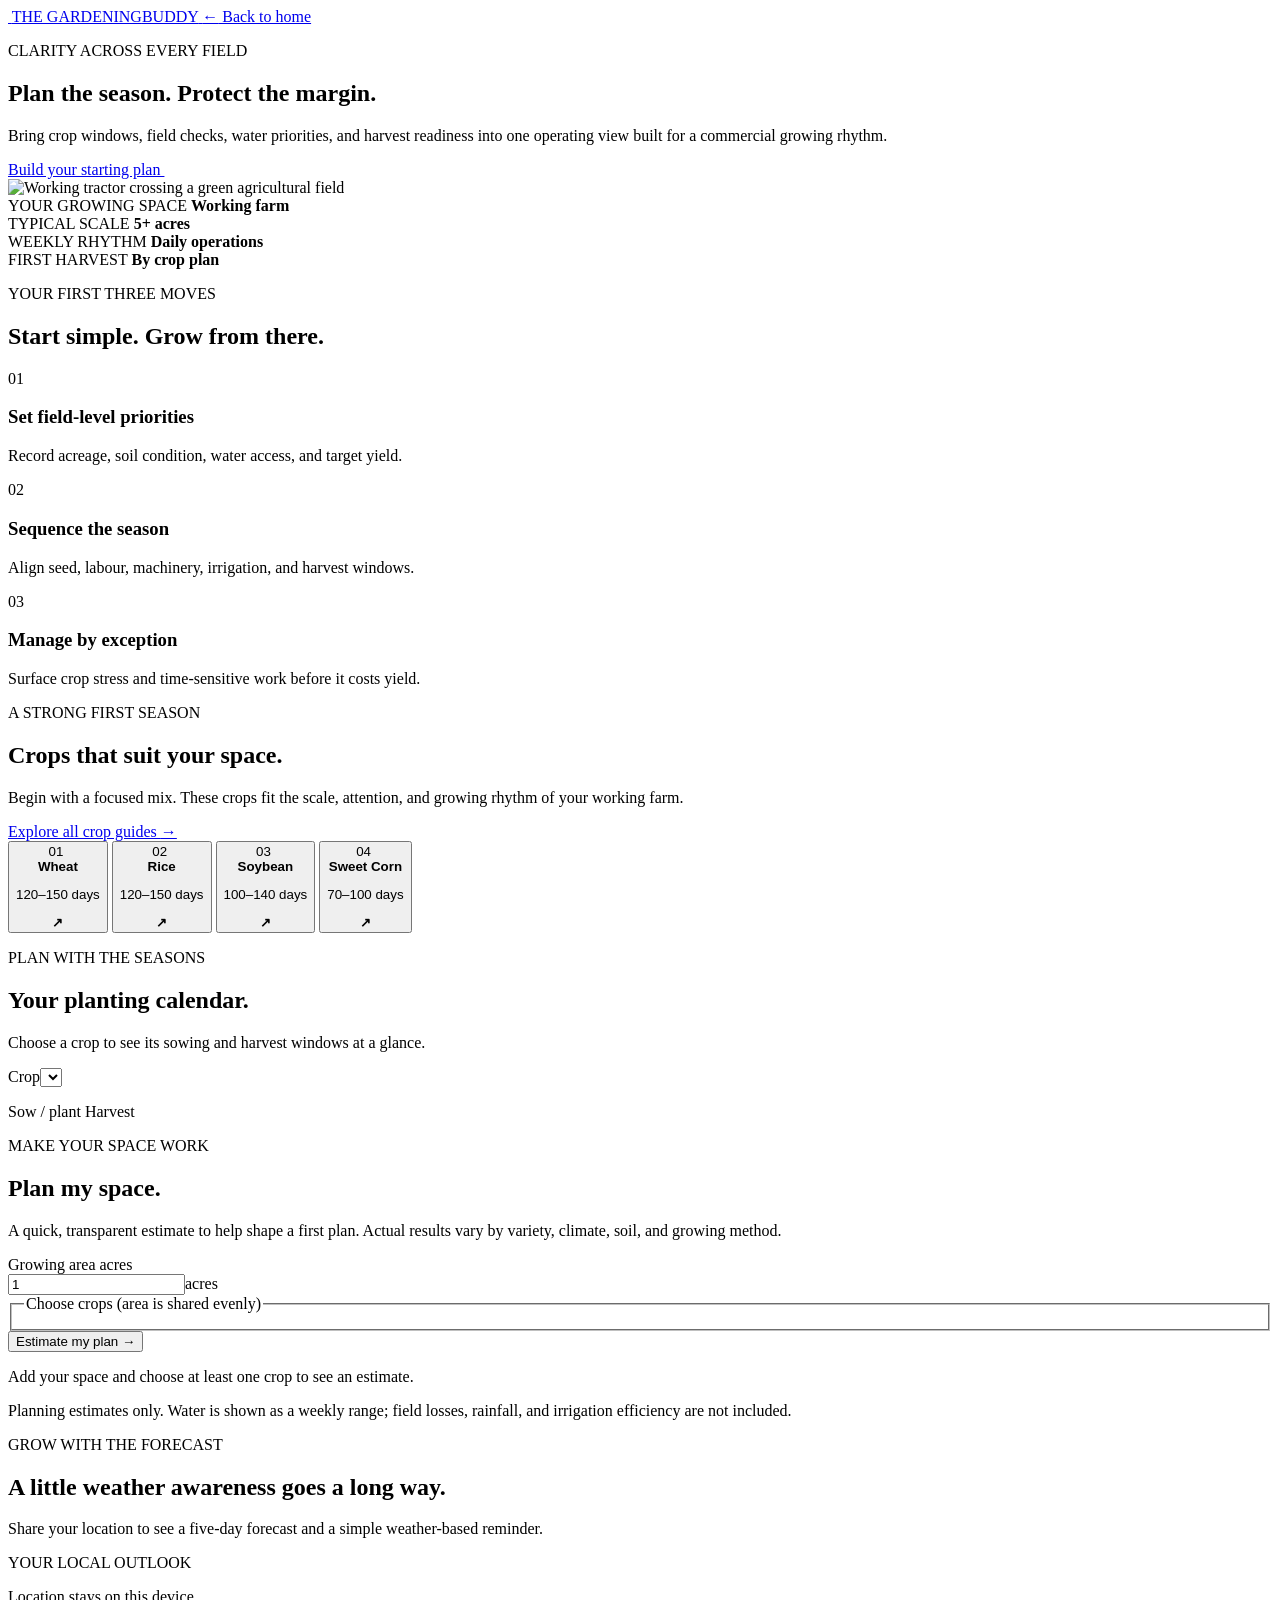
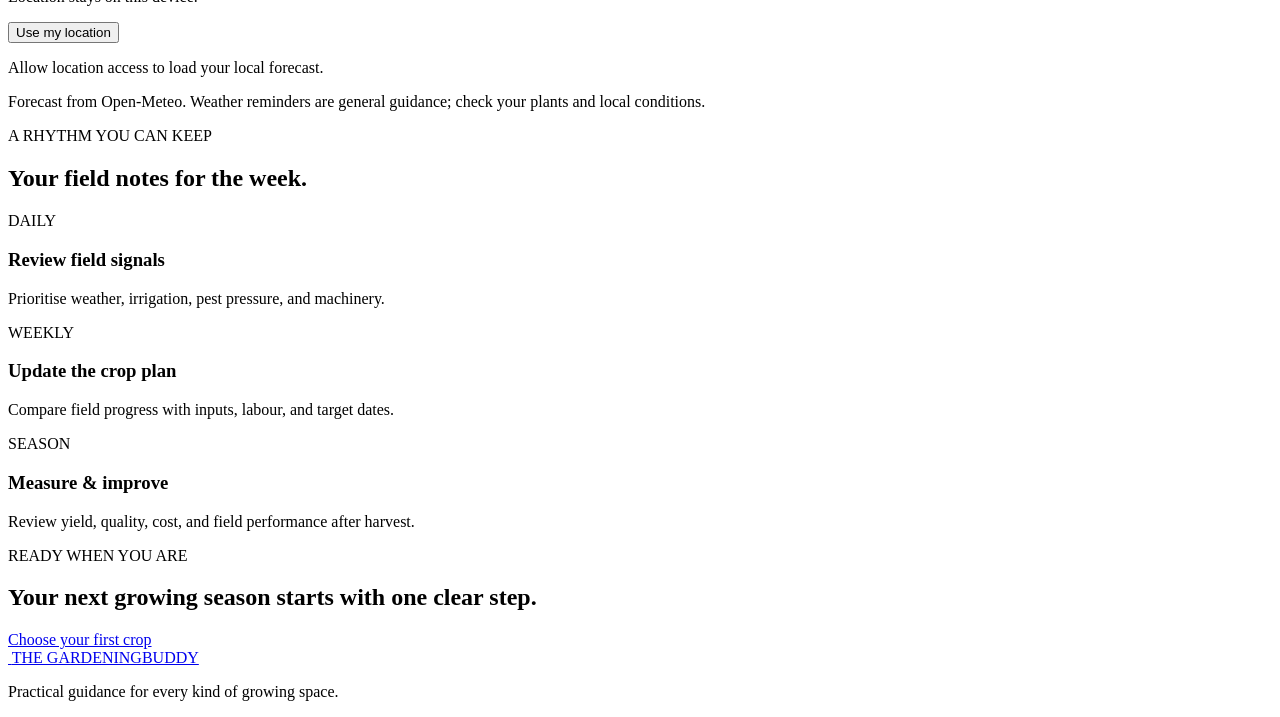
==== working-farm.html @ 79d4f7f6 "Add files via upload" ====
<!doctype html>
<html lang="en">
  <head>
    <meta charset="UTF-8" />
    <meta name="viewport" content="width=device-width, initial-scale=1.0" />
    <title>Working farm · The Gardening Buddy</title>
    <meta name="description" content="Bring crop windows, field checks, water priorities, and harvest readiness into one operating view built for a commercial growing rhythm." />
    <link rel="icon" type="image/svg+xml" href="assets/icons/favicon.svg" />
    <link rel="preconnect" href="https://fonts.googleapis.com" />
    <link rel="preconnect" href="https://fonts.gstatic.com" crossorigin />
    <link
      href="https://fonts.googleapis.com/css2?family=Inter:wght@400;500;600;700&family=Lora:wght@400;500&display=swap"
      rel="stylesheet"
    />
    <link rel="stylesheet" href="css/base.css" />
    <link rel="stylesheet" href="css/crop-panel.css" />
    <link rel="stylesheet" href="css/farm.css" />
  </head>
  <body>
    <div id="top" class="site-shell farm-page" data-farm-profile="working-farm">
      <header class="nav farm-nav">
        <a class="brand" href="index.html" aria-label="The Gardening Buddy home">
        <span class="brand-mark"><img src="assets/icons/logo.svg" alt="" /></span>
        <span class="wordmark"><span>THE GARDENING</span><span>BUDDY</span></span>
      </a>
        <a class="back-home" href="index.html"><span aria-hidden="true">←</span> Back to home</a>
      </header>

      <main>
        <section class="farm-hero">
          <div class="farm-hero-copy">
            <p class="eyebrow">CLARITY ACROSS EVERY FIELD</p>
            <h1>Plan the season. Protect the margin.</h1>
            <p class="intro">Bring crop windows, field checks, water priorities, and harvest readiness into one operating view built for a commercial growing rhythm.</p>
            <a class="farm-primary-link" href="#first-steps">
              Build your starting plan
              <img src="assets/icons/arrow-up-right-white.svg" alt="" />
            </a>
          </div>
          <div class="farm-hero-image">
            <img src="https://images.unsplash.com/photo-1615811361523-6bd03d7748e7?auto=format&amp;fit=crop&amp;w=1400&amp;q=88" alt="Working tractor crossing a green agricultural field" />
            <div class="farm-type-stamp">
              <span>YOUR GROWING SPACE</span>
              <strong>Working farm</strong>
            </div>
          </div>
        </section>

        <section class="farm-stats" aria-label="Working farm overview">
          <div>
            <span>TYPICAL SCALE</span>
            <strong>5+ acres</strong>
          </div>
          <div>
            <span>WEEKLY RHYTHM</span>
            <strong>Daily operations</strong>
          </div>
          <div>
            <span>FIRST HARVEST</span>
            <strong>By crop plan</strong>
          </div>
        </section>

        <section class="farm-section farm-first-steps" id="first-steps">
          <div class="farm-section-heading">
            <p class="eyebrow">YOUR FIRST THREE MOVES</p>
            <h2>Start simple. Grow from there.</h2>
          </div>
          <div class="farm-step-grid">
            <article>
              <span>01</span>
              <h3>Set field-level priorities</h3>
              <p>Record acreage, soil condition, water access, and target yield.</p>
            </article>
            <article>
              <span>02</span>
              <h3>Sequence the season</h3>
              <p>Align seed, labour, machinery, irrigation, and harvest windows.</p>
            </article>
            <article>
              <span>03</span>
              <h3>Manage by exception</h3>
              <p>Surface crop stress and time-sensitive work before it costs yield.</p>
            </article>
          </div>
        </section>

        <section class="farm-section farm-crop-picks">
          <div class="farm-crops-copy">
            <p class="eyebrow gold-text">A STRONG FIRST SEASON</p>
            <h2>Crops that suit your space.</h2>
            <p>
              Begin with a focused mix. These crops fit the scale, attention, and growing rhythm of
              your working farm.
            </p>
            <a class="farm-text-link" href="crops.html">
              Explore all crop guides <span aria-hidden="true">→</span>
            </a>
          </div>
          <div class="farm-crop-list">
            <button type="button" data-crop="Wheat">
              <span>01</span>
              <img src="https://images.unsplash.com/photo-1590933582783-be57939a1e7e?auto=format&amp;fit=crop&amp;w=900&amp;q=85" alt="" />
              <div>
                <strong>Wheat</strong>
                <p>120–150 days</p>
              </div>
              <b aria-hidden="true">↗</b>
            </button>
            <button type="button" data-crop="Rice">
              <span>02</span>
              <img src="https://images.unsplash.com/photo-1728895604559-a4e16081504e?auto=format&amp;fit=crop&amp;w=900&amp;q=85" alt="" />
              <div>
                <strong>Rice</strong>
                <p>120–150 days</p>
              </div>
              <b aria-hidden="true">↗</b>
            </button>
            <button type="button" data-crop="Soybean">
              <span>03</span>
              <img src="https://images.unsplash.com/photo-1635562985686-4f8bb9c0d3bf?auto=format&amp;fit=crop&amp;w=900&amp;q=85" alt="" />
              <div>
                <strong>Soybean</strong>
                <p>100–140 days</p>
              </div>
              <b aria-hidden="true">↗</b>
            </button>
            <button type="button" data-crop="Sweet Corn">
              <span>04</span>
              <img src="https://images.unsplash.com/photo-1649251037566-6881b4956615?auto=format&amp;fit=crop&amp;w=900&amp;q=85" alt="" />
              <div>
                <strong>Sweet Corn</strong>
                <p>70–100 days</p>
              </div>
              <b aria-hidden="true">↗</b>
            </button>
          </div>
        </section>

        <section class="farm-section grow-tools" aria-labelledby="calendar-title">
          <div class="farm-section-heading"><p class="eyebrow">PLAN WITH THE SEASONS</p><h2 id="calendar-title">Your planting calendar.</h2><p class="tools-intro">Choose a crop to see its sowing and harvest windows at a glance.</p></div>
          <div class="tool-card calendar-card" data-calendar><div class="calendar-controls"><label for="calendar-crop">Crop</label><select id="calendar-crop" data-calendar-crop></select><p class="calendar-status" data-calendar-status aria-live="polite"></p></div><div class="month-grid" data-month-grid aria-label="12 month planting calendar"></div><div class="calendar-legend"><span><i class="legend-sow"></i> Sow / plant</span><span><i class="legend-harvest"></i> Harvest</span></div></div>
        </section>
        <section class="farm-section calculator-section" aria-labelledby="calculator-title">
          <div class="farm-section-heading"><p class="eyebrow">MAKE YOUR SPACE WORK</p><h2 id="calculator-title">Plan my space.</h2><p class="tools-intro">A quick, transparent estimate to help shape a first plan. Actual results vary by variety, climate, soil, and growing method.</p></div>
          <div class="tool-card calculator-card"><form data-space-form><label class="field-label" for="space-size">Growing area <span data-area-unit>acres</span></label><div class="area-entry"><input id="space-size" name="area" type="number" min="0.01" step="any" value="1" required><span data-area-unit>acres</span></div><fieldset><legend>Choose crops (area is shared evenly)</legend><div class="crop-checkboxes" data-crop-choices></div></fieldset><button class="tool-button" type="submit">Estimate my plan <span aria-hidden="true">→</span></button></form><div class="calculator-results" data-calculator-results aria-live="polite"><p class="result-empty">Add your space and choose at least one crop to see an estimate.</p></div><p class="estimate-note">Planning estimates only. Water is shown as a weekly range; field losses, rainfall, and irrigation efficiency are not included.</p></div>
        </section>
        <section class="farm-section weather-section" aria-labelledby="weather-title">
          <div class="farm-section-heading"><p class="eyebrow">GROW WITH THE FORECAST</p><h2 id="weather-title">A little weather awareness goes a long way.</h2><p class="tools-intro">Share your location to see a five-day forecast and a simple weather-based reminder.</p></div>
          <div class="tool-card weather-card" data-weather><div class="weather-top"><div><span class="weather-label">YOUR LOCAL OUTLOOK</span><p data-weather-place>Location stays on this device.</p></div><button class="tool-button weather-button" type="button" data-weather-load>Use my location</button></div><p class="weather-message" data-weather-message aria-live="polite">Allow location access to load your local forecast.</p><div class="forecast-grid" data-forecast-grid></div><p class="weather-source">Forecast from Open-Meteo. Weather reminders are general guidance; check your plants and local conditions.</p></div>
        </section>
        <section class="farm-section farm-rhythm">
          <div class="farm-section-heading">
            <p class="eyebrow">A RHYTHM YOU CAN KEEP</p>
            <h2>Your field notes for the week.</h2>
          </div>
          <div class="rhythm-list">
            <article>
              <span>DAILY</span>
              <h3>Review field signals</h3>
              <p>Prioritise weather, irrigation, pest pressure, and machinery.</p>
              <i aria-hidden="true"></i>
            </article>
            <article>
              <span>WEEKLY</span>
              <h3>Update the crop plan</h3>
              <p>Compare field progress with inputs, labour, and target dates.</p>
              <i aria-hidden="true"></i>
            </article>
            <article>
              <span>SEASON</span>
              <h3>Measure &amp; improve</h3>
              <p>Review yield, quality, cost, and field performance after harvest.</p>
              <i aria-hidden="true"></i>
            </article>
          </div>
        </section>

        <section class="farm-closing">
          <p class="eyebrow gold-text">READY WHEN YOU ARE</p>
          <h2>Your next growing season starts with one clear step.</h2>
          <a href="crops.html">Choose your first crop</a>
        </section>
      </main>

      <footer class="farm-footer">
        <a class="brand" href="index.html" aria-label="The Gardening Buddy home">
        <span class="brand-mark"><img src="assets/icons/logo.svg" alt="" /></span>
        <span class="wordmark"><span>THE GARDENING</span><span>BUDDY</span></span>
      </a>
        <p>Practical guidance for every kind of growing space.</p>
      </footer>
    </div>
    <script src="js/common.js"></script>
    <script src="js/crop-data.js"></script>
    <script src="js/crop-panel.js"></script>
    <script src="js/farm.js"></script>
  </body>
</html>
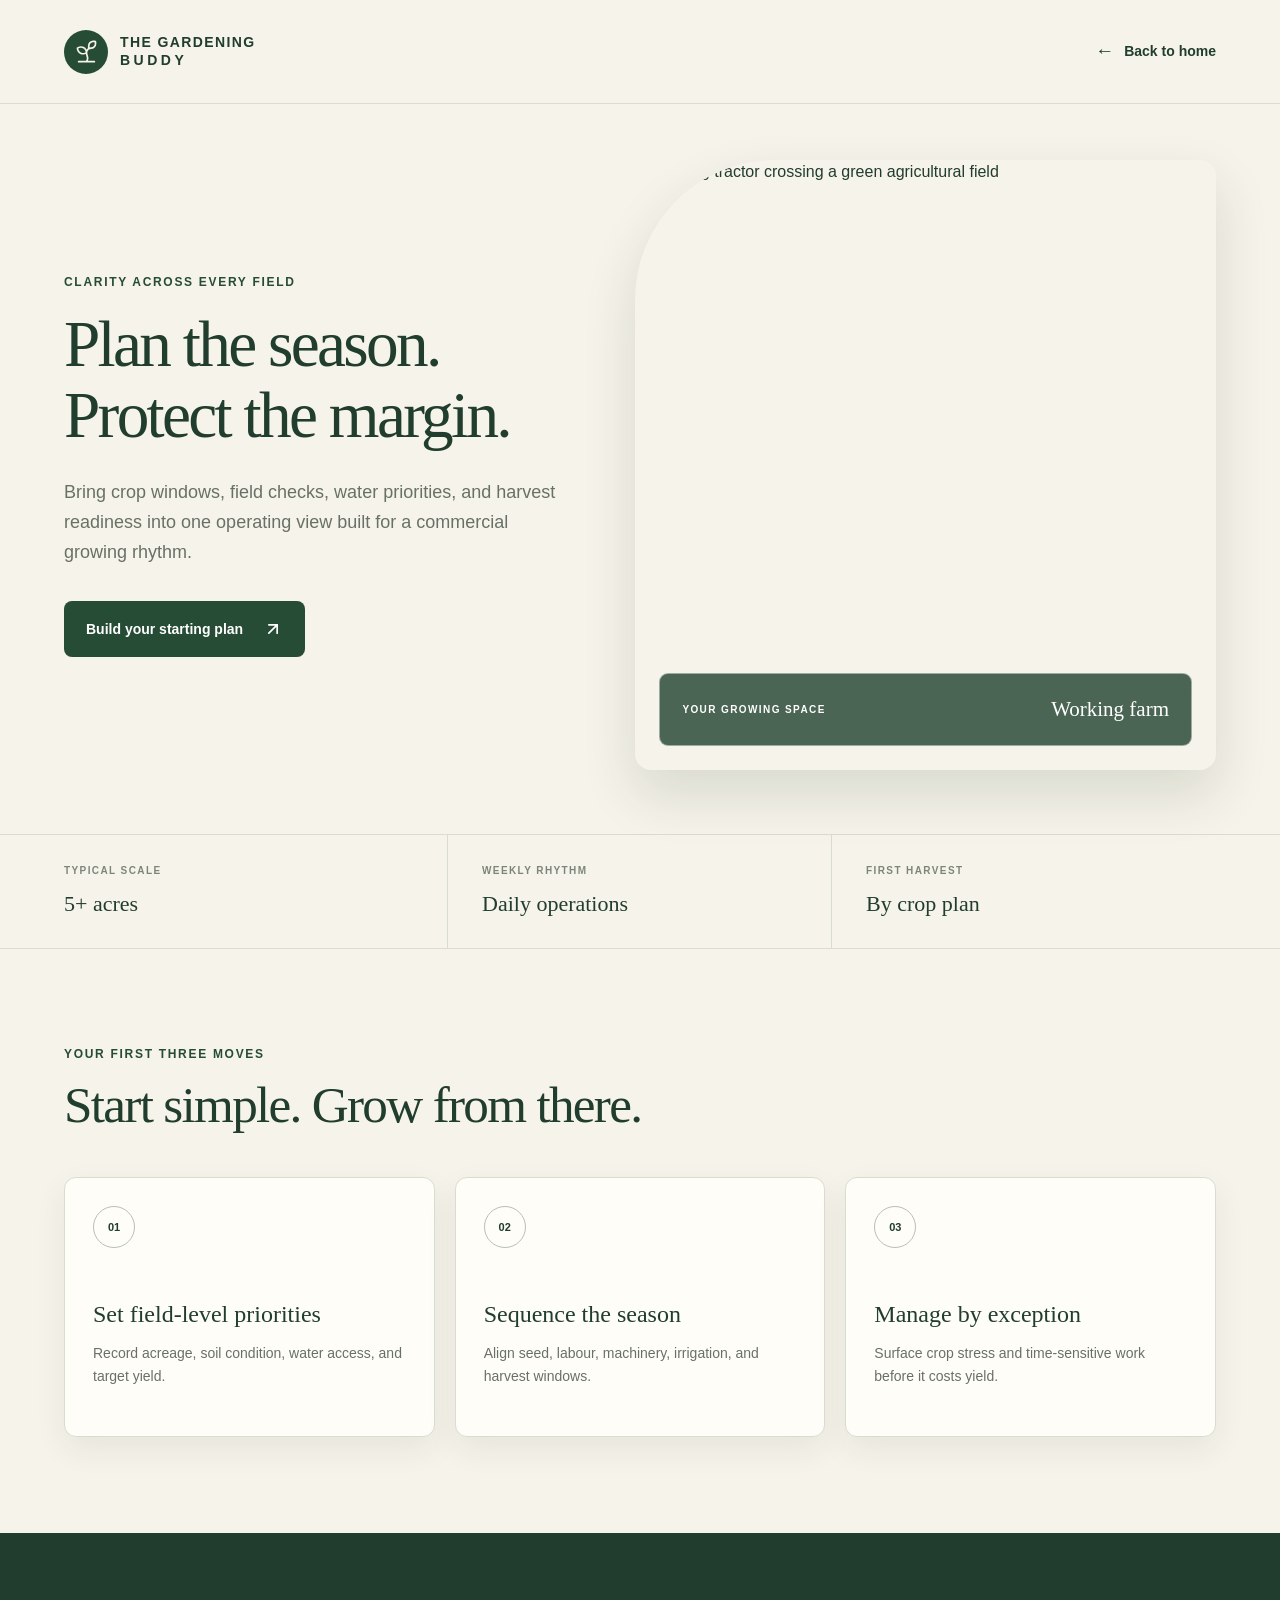
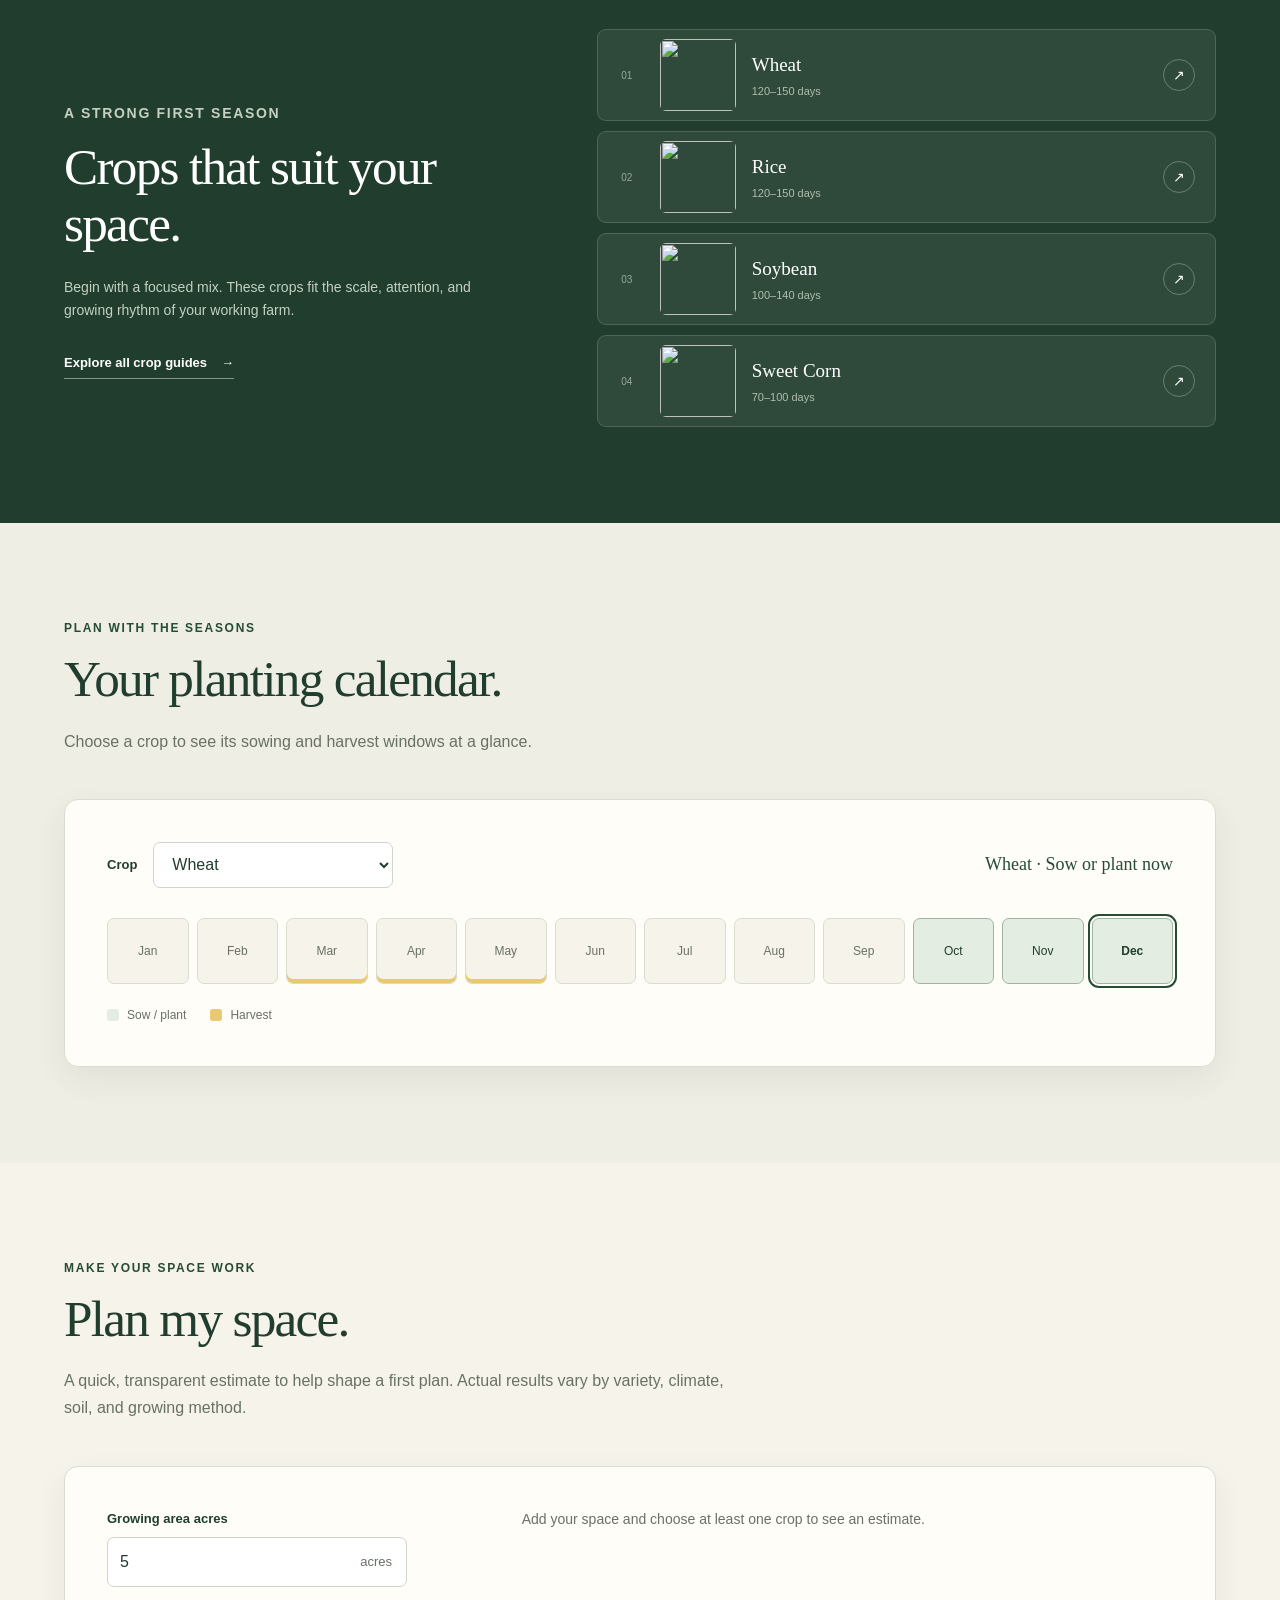
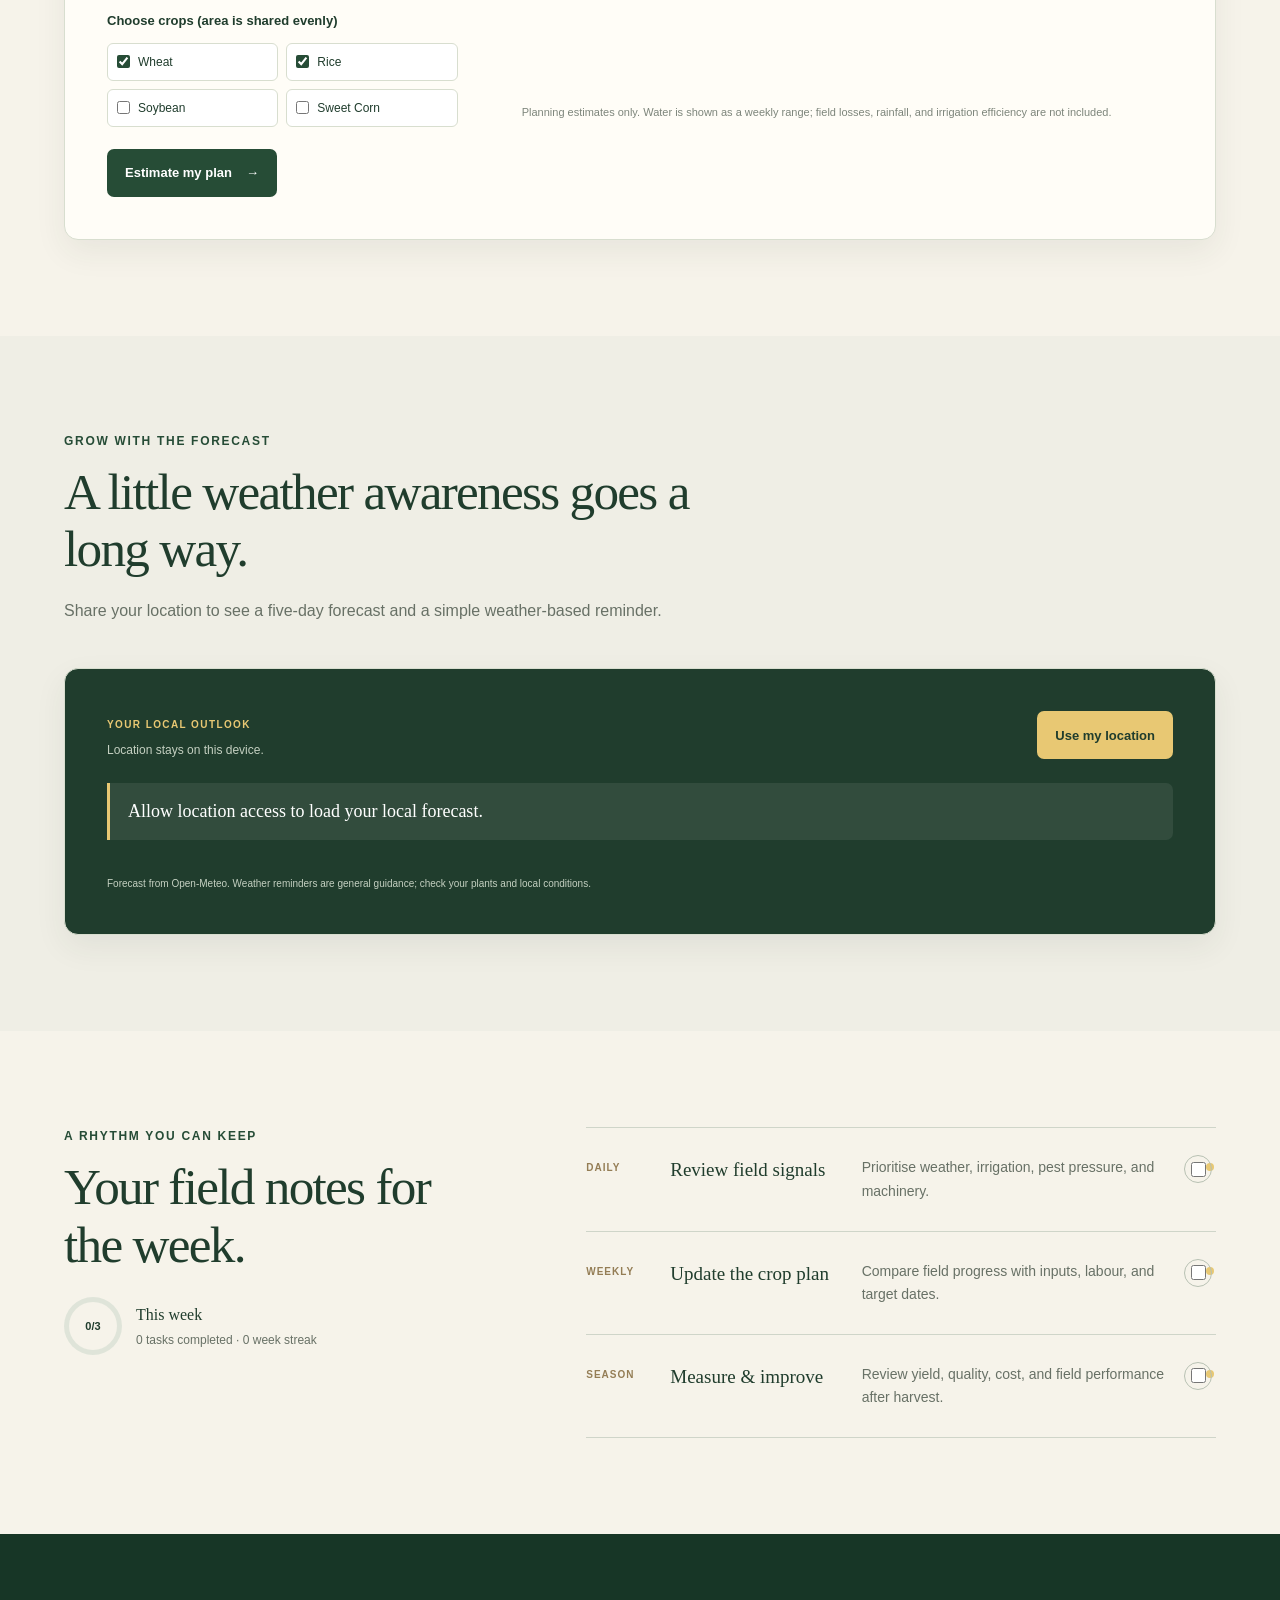
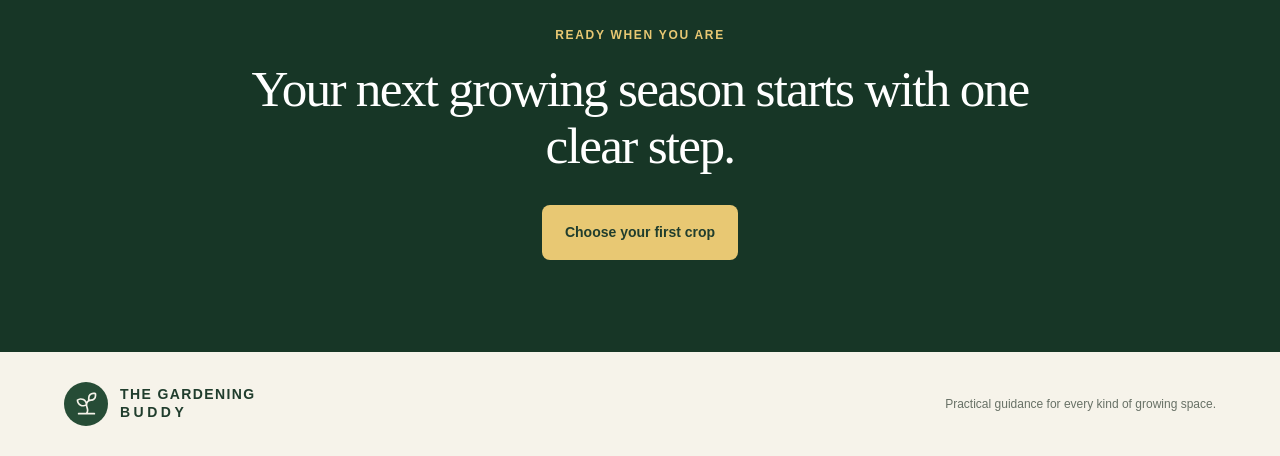
==== commit 13b7d9d6: "Add files via upload" ====
--- a/working-farm.html
+++ b/working-farm.html
@@ -143,7 +143,7 @@
         </section>
         <section class="farm-section calculator-section" aria-labelledby="calculator-title">
           <div class="farm-section-heading"><p class="eyebrow">MAKE YOUR SPACE WORK</p><h2 id="calculator-title">Plan my space.</h2><p class="tools-intro">A quick, transparent estimate to help shape a first plan. Actual results vary by variety, climate, soil, and growing method.</p></div>
-          <div class="tool-card calculator-card"><form data-space-form><label class="field-label" for="space-size">Growing area <span data-area-unit>acres</span></label><div class="area-entry"><input id="space-size" name="area" type="number" min="0.01" step="any" value="1" required><span data-area-unit>acres</span></div><fieldset><legend>Choose crops (area is shared evenly)</legend><div class="crop-checkboxes" data-crop-choices></div></fieldset><button class="tool-button" type="submit">Estimate my plan <span aria-hidden="true">→</span></button></form><div class="calculator-results" data-calculator-results aria-live="polite"><p class="result-empty">Add your space and choose at least one crop to see an estimate.</p></div><p class="estimate-note">Planning estimates only. Water is shown as a weekly range; field losses, rainfall, and irrigation efficiency are not included.</p></div>
+          <div class="tool-card calculator-card"><form data-space-form><label class="field-label" for="space-size">Growing area <span data-area-unit>acres</span></label><div class="area-entry"><input id="space-size" name="area" type="number" min="0.01" step="any" value="5" required><span data-area-unit>acres</span></div><fieldset><legend>Choose crops (area is shared evenly)</legend><div class="crop-checkboxes" data-crop-choices></div></fieldset><button class="tool-button" type="submit">Estimate my plan <span aria-hidden="true">→</span></button></form><div class="calculator-results" data-calculator-results aria-live="polite"><p class="result-empty">Add your space and choose at least one crop to see an estimate.</p></div><p class="estimate-note">Planning estimates only. Water is shown as a weekly range; field losses, rainfall, and irrigation efficiency are not included.</p></div>
         </section>
         <section class="farm-section weather-section" aria-labelledby="weather-title">
           <div class="farm-section-heading"><p class="eyebrow">GROW WITH THE FORECAST</p><h2 id="weather-title">A little weather awareness goes a long way.</h2><p class="tools-intro">Share your location to see a five-day forecast and a simple weather-based reminder.</p></div>
--- a/css/base.css
+++ b/css/base.css
@@ -0,0 +1,257 @@
+/* ==========================================================================
+   The Gardening Buddy - shared base styles
+   Used by every page: reset, page defaults, header/brand, shared typography.
+   Fonts (Inter + Lora) are loaded from Google Fonts in each page's <head>.
+   ========================================================================== */
+
+:root {
+  --font-sans: "Inter", Arial, sans-serif;
+  --font-serif: "Lora", Georgia, serif;
+}
+
+/* ---- Reset (equivalent to the Tailwind preflight the design was built on) ---- */
+*,
+::before,
+::after {
+  box-sizing: border-box;
+  margin: 0;
+  padding: 0;
+  border: 0 solid;
+}
+
+html {
+  line-height: 1.5;
+  -webkit-text-size-adjust: 100%;
+  tab-size: 4;
+  -webkit-tap-highlight-color: transparent;
+}
+
+h1,
+h2,
+h3,
+h4,
+h5,
+h6 {
+  font-size: inherit;
+  font-weight: inherit;
+}
+
+a {
+  color: inherit;
+  text-decoration: inherit;
+}
+
+b,
+strong {
+  font-weight: bolder;
+}
+
+img,
+svg,
+video,
+canvas,
+audio,
+iframe,
+embed,
+object {
+  display: block;
+  vertical-align: middle;
+}
+
+img,
+video {
+  max-width: 100%;
+  height: auto;
+}
+
+button,
+input,
+select,
+optgroup,
+textarea {
+  font: inherit;
+  font-feature-settings: inherit;
+  font-variation-settings: inherit;
+  letter-spacing: inherit;
+  color: inherit;
+  border-radius: 0;
+  background-color: transparent;
+  opacity: 1;
+}
+
+ol,
+ul,
+menu {
+  list-style: none;
+}
+
+::placeholder {
+  opacity: 1;
+}
+
+[hidden]:where(:not([hidden="until-found"])) {
+  display: none !important;
+}
+
+/* ---- Page defaults ---- */
+:root {
+  color: #203d2d;
+  background: #f6f3ea;
+  font-family: var(--font-sans);
+  font-weight: 400;
+  font-synthesis: none;
+  scroll-behavior: smooth;
+}
+
+body {
+  margin: 0;
+  min-width: 320px;
+  background: #f6f3ea;
+}
+
+button {
+  cursor: pointer;
+}
+
+button,
+a {
+  -webkit-tap-highlight-color: transparent;
+}
+
+a {
+  color: inherit;
+  text-decoration: none;
+}
+
+.site-shell {
+  min-height: 100dvh;
+  overflow: hidden;
+  background: #f6f3ea;
+}
+
+/* ---- Header + brand ---- */
+.nav {
+  height: 104px;
+  display: flex;
+  align-items: center;
+  justify-content: space-between;
+  padding-inline: clamp(24px, 5vw, 72px);
+  border-bottom: 1px solid #d8decf;
+}
+
+.brand {
+  display: inline-flex;
+  align-items: center;
+  gap: 12px;
+  flex: none;
+}
+
+.brand-mark {
+  width: 44px;
+  height: 44px;
+  display: grid;
+  place-items: center;
+  border-radius: 50%;
+  background: #264c36;
+}
+
+.wordmark {
+  display: flex;
+  flex-direction: column;
+  gap: 2px;
+  color: #203d2d;
+  font-family: var(--font-sans);
+  font-weight: 700;
+  font-size: 14px;
+  line-height: 1.1;
+}
+
+.wordmark span:first-child {
+  letter-spacing: 1.4px;
+}
+
+.wordmark span:last-child {
+  letter-spacing: 3.5px;
+}
+
+/* ---- Shared typography ---- */
+.eyebrow {
+  margin: 0;
+  color: #264c36;
+  font-family: var(--font-sans);
+  font-weight: 600;
+  font-size: 12px;
+  letter-spacing: 1.7px;
+}
+
+h1 {
+  margin: 0;
+  color: #203d2d;
+  font-family: var(--font-serif);
+  font-weight: 500;
+  font-size: clamp(48px, 4.72vw, 68px);
+  line-height: 1.1;
+  letter-spacing: -2.7px;
+}
+
+.intro {
+  margin: 0;
+  color: #687166;
+  font-family: var(--font-sans);
+  font-weight: 400;
+  font-size: 18px;
+  line-height: 1.65;
+}
+
+.gold-text {
+  color: #e8c873;
+}
+
+.back-home {
+  display: inline-flex;
+  align-items: center;
+  gap: 10px;
+  font-family: var(--font-sans);
+  font-weight: 600;
+  font-size: 14px;
+}
+
+.back-home span {
+  font-size: 19px;
+  transition: transform 180ms ease;
+}
+
+.back-home:hover span {
+  transform: translateX(-4px);
+}
+
+/* ---- Responsive ---- */
+@media (max-width: 800px) {
+  .nav {
+    height: 84px;
+  }
+}
+
+@media (max-width: 560px) {
+  .nav {
+    padding-inline: 20px;
+  }
+
+  .wordmark {
+    font-size: 11px;
+  }
+
+  .brand-mark {
+    width: 40px;
+    height: 40px;
+  }
+
+  h1 {
+    font-size: 46px;
+    letter-spacing: -2px;
+  }
+
+  .intro {
+    font-size: 16px;
+  }
+}
--- a/css/crop-panel.css
+++ b/css/crop-panel.css
@@ -0,0 +1,240 @@
+/* ==========================================================================
+   Crop growing-guide side panel
+   Shared by crops.html and the three farm pages (kitchen-garden, smallholding,
+   working-farm). The panel itself is built by js/crop-panel.js.
+   ========================================================================== */
+
+.crop-panel {
+  position: fixed;
+  z-index: 30;
+  top: 0;
+  right: 0;
+  width: min(560px, 44vw);
+  height: 100dvh;
+  overflow-y: auto;
+  color: #203d2d;
+  background: #fffdf7;
+  box-shadow: -24px 0 70px rgb(17 39 26 / 24%);
+  animation: reveal-panel 220ms cubic-bezier(0.2, 0.7, 0.2, 1) both;
+}
+
+@keyframes reveal-panel {
+  from {
+    opacity: 0.5;
+    transform: translateX(100%);
+  }
+  to {
+    opacity: 1;
+    transform: translateX(0);
+  }
+}
+
+.panel-image {
+  position: relative;
+  height: 310px;
+  overflow: hidden;
+  color: #fff;
+}
+
+.panel-image::after {
+  position: absolute;
+  inset: 0;
+  background: linear-gradient(to top, rgb(15 39 25 / 88%), transparent 62%);
+  content: "";
+}
+
+.panel-image > img {
+  width: 100%;
+  height: 100%;
+  display: block;
+  object-fit: cover;
+}
+
+.panel-image > div {
+  position: absolute;
+  z-index: 1;
+  right: 38px;
+  bottom: 28px;
+  left: 38px;
+}
+
+.panel-image span,
+.panel-kicker,
+.season-facts span {
+  font-family: var(--font-sans);
+  font-weight: 600;
+  font-size: 10px;
+  letter-spacing: 1.5px;
+}
+
+.panel-image h2 {
+  margin: 6px 0 2px;
+  font-family: var(--font-serif);
+  font-size: 48px;
+  font-weight: 500;
+  line-height: 1;
+}
+
+.panel-image p {
+  margin: 0;
+  color: rgb(255 255 255 / 76%);
+  font-size: 12px;
+  font-style: italic;
+}
+
+.panel-close {
+  position: absolute;
+  z-index: 2;
+  top: 20px;
+  right: 20px;
+  width: 42px;
+  height: 42px;
+  display: grid;
+  place-items: center;
+  border: 1px solid rgb(255 255 255 / 60%);
+  border-radius: 50%;
+  color: #fff;
+  background: rgb(18 48 31 / 48%);
+  font-size: 26px;
+  line-height: 1;
+  backdrop-filter: blur(8px);
+}
+
+.panel-content {
+  padding: 8px 38px 44px;
+}
+
+.panel-content > section {
+  padding: 28px 0;
+  border-bottom: 1px solid #dfe2d7;
+}
+
+.panel-content > section:last-child {
+  border-bottom: 0;
+}
+
+.panel-kicker {
+  margin: 0 0 16px;
+  color: #947d55;
+}
+
+.panel-intro {
+  margin: 0;
+  font-family: var(--font-serif);
+  font-weight: 400;
+  font-size: 19px;
+  line-height: 1.55;
+}
+
+.crop-facts {
+  display: grid;
+  gap: 17px;
+  margin: 22px 0 0;
+}
+
+.crop-facts div {
+  display: grid;
+  grid-template-columns: 124px 1fr;
+  gap: 18px;
+}
+
+.crop-facts dt {
+  color: #203d2d;
+  font-family: var(--font-sans);
+  font-weight: 600;
+  font-size: 12px;
+}
+
+.crop-facts dd {
+  margin: 0;
+  color: #687166;
+  font-size: 12px;
+  line-height: 1.55;
+}
+
+.season-facts {
+  display: grid;
+  grid-template-columns: 1fr 1fr;
+  gap: 10px;
+}
+
+.season-facts div {
+  min-height: 92px;
+  display: flex;
+  flex-direction: column;
+  justify-content: space-between;
+  padding: 15px;
+  border-radius: 8px;
+  background: #eff0e8;
+}
+
+.season-facts div:last-child {
+  grid-column: 1 / -1;
+  min-height: auto;
+  flex-direction: row;
+  align-items: center;
+}
+
+.season-facts span {
+  color: #7c837a;
+  letter-spacing: 1px;
+}
+
+.season-facts strong {
+  font-family: var(--font-serif);
+  font-size: 17px;
+  font-weight: 500;
+}
+
+/* ---- Responsive ---- */
+@media (max-width: 1100px) {
+  .crop-panel {
+    width: min(560px, 55vw);
+  }
+}
+
+@media (max-width: 800px) {
+  .crop-panel {
+    width: min(620px, 84vw);
+  }
+}
+
+@media (max-width: 560px) {
+  .crop-panel {
+    top: 8vh;
+    width: 100%;
+    height: 92dvh;
+    border-radius: 18px 18px 0 0;
+    animation-name: reveal-panel-mobile;
+  }
+
+  @keyframes reveal-panel-mobile {
+    from {
+      opacity: 0.5;
+      transform: translateY(100%);
+    }
+    to {
+      opacity: 1;
+      transform: translateY(0);
+    }
+  }
+
+  .panel-image {
+    height: 250px;
+  }
+
+  .panel-image > div,
+  .panel-content {
+    right: 24px;
+    left: 24px;
+  }
+
+  .panel-content {
+    padding: 8px 24px 36px;
+  }
+
+  .crop-facts div {
+    grid-template-columns: 1fr;
+    gap: 5px;
+  }
+}
--- a/css/farm.css
+++ b/css/farm.css
@@ -0,0 +1,577 @@
+/* ==========================================================================
+   Farm profile pages (kitchen-garden.html, smallholding.html, working-farm.html)
+   All three pages share this stylesheet because they use the same layout.
+   Loaded after css/base.css and css/crop-panel.css.
+   ========================================================================== */
+
+.farm-page {
+  overflow: visible;
+}
+
+.farm-nav {
+  background: #f6f3ea;
+}
+
+/* ---- Hero ---- */
+.farm-hero {
+  display: grid;
+  grid-template-columns: minmax(420px, 0.92fr) minmax(0, 1.08fr);
+  gap: clamp(40px, 6vw, 88px);
+  align-items: center;
+  padding: 56px clamp(24px, 5vw, 72px) 64px;
+}
+
+.farm-hero-copy {
+  max-width: 620px;
+}
+
+.farm-hero-copy h1 {
+  margin: 18px 0 26px;
+  font-size: clamp(48px, 5.1vw, 74px);
+}
+
+.farm-hero-copy .intro {
+  max-width: 570px;
+}
+
+.farm-primary-link {
+  width: fit-content;
+  height: 56px;
+  display: inline-flex;
+  align-items: center;
+  gap: 20px;
+  margin-top: 34px;
+  padding: 0 22px;
+  border-radius: 8px;
+  color: #fff;
+  background: #264c36;
+  font-family: var(--font-sans);
+  font-weight: 600;
+  font-size: 14px;
+  transition:
+    transform 180ms ease,
+    background 180ms ease;
+}
+
+.farm-primary-link:hover {
+  background: #183c2a;
+  transform: translateY(-2px);
+}
+
+.farm-hero-image {
+  position: relative;
+  height: 610px;
+  overflow: hidden;
+  border-radius: 140px 16px 16px;
+  box-shadow: 0 24px 54px rgb(35 61 43 / 14%);
+}
+
+.farm-hero-image > img {
+  width: 100%;
+  height: 100%;
+  object-fit: cover;
+}
+
+.farm-type-stamp {
+  position: absolute;
+  right: 24px;
+  bottom: 24px;
+  left: 24px;
+  display: flex;
+  align-items: center;
+  justify-content: space-between;
+  gap: 24px;
+  padding: 20px 22px;
+  border: 1px solid rgb(255 255 255 / 46%);
+  border-radius: 9px;
+  color: #fff;
+  background: rgb(26 61 40 / 78%);
+  backdrop-filter: blur(12px);
+}
+
+.farm-type-stamp span,
+.farm-stats span {
+  font-family: var(--font-sans);
+  font-weight: 600;
+  font-size: 10px;
+  letter-spacing: 1.4px;
+}
+
+.farm-type-stamp strong {
+  font-family: var(--font-serif);
+  font-size: 21px;
+  font-weight: 500;
+}
+
+/* ---- Stats strip ---- */
+.farm-stats {
+  display: grid;
+  grid-template-columns: repeat(3, 1fr);
+  padding: 0 clamp(24px, 5vw, 72px);
+  border-block: 1px solid #d8decf;
+}
+
+.farm-stats > div {
+  display: flex;
+  flex-direction: column;
+  gap: 9px;
+  padding: 28px 34px;
+  border-right: 1px solid #d8decf;
+}
+
+.farm-stats > div:first-child {
+  padding-left: 0;
+}
+
+.farm-stats > div:last-child {
+  border-right: 0;
+}
+
+.farm-stats span {
+  color: #7d857b;
+}
+
+.farm-stats strong {
+  font-family: var(--font-serif);
+  font-size: 22px;
+  font-weight: 500;
+}
+
+/* ---- Sections ---- */
+.farm-section {
+  padding: 96px clamp(24px, 5vw, 72px);
+}
+
+.farm-section-heading {
+  max-width: 680px;
+  margin-bottom: 44px;
+}
+
+.farm-section h2,
+.farm-closing h2 {
+  margin: 13px 0 0;
+  font-family: var(--font-serif);
+  font-size: clamp(38px, 4vw, 56px);
+  font-weight: 500;
+  line-height: 1.12;
+  letter-spacing: -1.7px;
+}
+
+.farm-step-grid {
+  display: grid;
+  grid-template-columns: repeat(3, 1fr);
+  gap: 20px;
+}
+
+.farm-step-grid article {
+  min-height: 260px;
+  padding: 28px;
+  border: 1px solid #d8decf;
+  border-radius: 12px;
+  background: #fffdf7;
+  box-shadow: 0 12px 32px rgb(42 58 47 / 7%);
+}
+
+.farm-step-grid article > span {
+  width: 42px;
+  height: 42px;
+  display: grid;
+  place-items: center;
+  border: 1px solid #b8c1b3;
+  border-radius: 50%;
+  font-family: var(--font-sans);
+  font-weight: 600;
+  font-size: 11px;
+}
+
+.farm-step-grid h3,
+.rhythm-list h3 {
+  margin: 48px 0 10px;
+  font-family: var(--font-serif);
+  font-size: 24px;
+  font-weight: 500;
+}
+
+.farm-step-grid p,
+.farm-crops-copy > p,
+.rhythm-list p {
+  margin: 0;
+  color: #687166;
+  font-size: 14px;
+  line-height: 1.65;
+}
+
+/* ---- Crop picks ---- */
+.farm-crop-picks {
+  display: grid;
+  grid-template-columns: 0.82fr 1.18fr;
+  gap: clamp(54px, 8vw, 120px);
+  color: #fff;
+  background: #203d2d;
+}
+
+.farm-crops-copy {
+  align-self: center;
+}
+
+.farm-crops-copy h2 {
+  max-width: 480px;
+}
+
+.farm-crops-copy > p {
+  max-width: 470px;
+  margin-top: 24px;
+  color: #c4d0c1;
+}
+
+.farm-text-link {
+  display: inline-flex;
+  align-items: center;
+  gap: 14px;
+  margin-top: 30px;
+  padding-bottom: 6px;
+  border-bottom: 1px solid rgb(255 255 255 / 45%);
+  font-family: var(--font-sans);
+  font-weight: 600;
+  font-size: 13px;
+}
+
+.farm-crop-list {
+  display: grid;
+  gap: 10px;
+}
+
+.farm-crop-list button {
+  display: grid;
+  grid-template-columns: 34px 76px 1fr 34px;
+  align-items: center;
+  width: 100%;
+  gap: 16px;
+  min-height: 92px;
+  padding: 8px 18px 8px 12px;
+  border: 1px solid rgb(255 255 255 / 15%);
+  border-radius: 9px;
+  color: inherit;
+  background: rgb(255 255 255 / 7%);
+  text-align: left;
+  transition:
+    background 180ms ease,
+    transform 180ms ease;
+}
+
+.farm-crop-list button:hover,
+.farm-crop-list button:focus-visible {
+  background: rgb(255 255 255 / 13%);
+  transform: translateX(5px);
+}
+
+.farm-crop-list button > span {
+  color: #99a999;
+  font-size: 10px;
+  text-align: center;
+}
+
+.farm-crop-list img {
+  width: 76px;
+  height: 72px;
+  border-radius: 6px;
+  object-fit: cover;
+}
+
+.farm-crop-list strong {
+  font-family: var(--font-serif);
+  font-size: 19px;
+  font-weight: 500;
+}
+
+.farm-crop-list p {
+  margin: 4px 0 0;
+  color: #afbdad;
+  font-size: 11px;
+}
+
+.farm-crop-list b {
+  width: 32px;
+  height: 32px;
+  display: grid;
+  place-items: center;
+  border: 1px solid rgb(255 255 255 / 28%);
+  border-radius: 50%;
+  font-size: 14px;
+  font-weight: 400;
+}
+
+/* ---- Weekly rhythm ---- */
+.farm-rhythm {
+  display: grid;
+  grid-template-columns: 0.8fr 1.2fr;
+  gap: clamp(52px, 8vw, 120px);
+}
+
+.rhythm-list {
+  border-top: 1px solid #cfd5c9;
+}
+
+.rhythm-list article {
+  position: relative;
+  display: grid;
+  grid-template-columns: 64px 0.7fr 1.3fr;
+  align-items: start;
+  gap: 20px;
+  padding: 28px 36px 28px 0;
+  border-bottom: 1px solid #cfd5c9;
+}
+
+.rhythm-list article > span {
+  padding-top: 4px;
+  color: #947d55;
+  font-family: var(--font-sans);
+  font-weight: 600;
+  font-size: 10px;
+  letter-spacing: 1px;
+}
+
+.rhythm-list h3 {
+  margin: 0;
+  font-size: 19px;
+}
+
+.rhythm-list i {
+  position: absolute;
+  top: 35px;
+  right: 2px;
+  width: 8px;
+  height: 8px;
+  border-radius: 50%;
+  background: #e8c873;
+}
+
+/* ---- Shared planning tools ---- */
+.tools-intro { max-width: 680px; margin-top: 20px; color: #687166; line-height: 1.7; }
+.grow-tools, .weather-section { background: #efeee5; }
+.tool-card { padding: clamp(22px, 4vw, 42px); border: 1px solid #d8decf; border-radius: 14px; background: #fffdf7; box-shadow: 0 12px 32px rgb(42 58 47 / 7%); }
+.calendar-controls { display: grid; grid-template-columns: auto minmax(160px, 240px) 1fr; align-items: center; gap: 16px; margin-bottom: 30px; }
+.calendar-controls label, .field-label, .calculator-card legend { font-size: 13px; font-weight: 600; }
+.calendar-controls select { min-height: 46px; padding: 0 38px 0 14px; border: 1px solid #cfd5c9; border-radius: 7px; background: #fff; }
+.calendar-status { justify-self: end; color: #264c36; font-family: var(--font-serif); font-size: 18px; }
+.month-grid { display: grid; grid-template-columns: repeat(12, minmax(0, 1fr)); gap: 8px; }
+.month-cell { min-height: 66px; border: 1px solid #d8decf; border-radius: 7px; color: #687166; background: #f6f3ea; font-size: 12px; }
+.month-cell.is-sow { border-color: #9db4a0; color: #203d2d; background: #e3ede2; }
+.month-cell.is-harvest { box-shadow: inset 0 -4px #e8c873; }
+.month-cell.is-current { outline: 2px solid #264c36; outline-offset: 2px; font-weight: 700; }
+.calendar-legend { display: flex; gap: 24px; margin-top: 22px; color: #687166; font-size: 12px; }
+.calendar-legend span { display: inline-flex; align-items: center; gap: 8px; }
+.calendar-legend i { width: 12px; height: 12px; border-radius: 3px; background: #e3ede2; }
+.calendar-legend .legend-harvest { background: #e8c873; }
+.calculator-card { display: grid; grid-template-columns: minmax(240px, .7fr) 1.3fr; column-gap: clamp(28px, 5vw, 70px); row-gap: 20px; }
+.calculator-card form { grid-row: span 2; }
+.field-label { display: block; margin-bottom: 9px; }
+.area-entry { display: flex; align-items: center; max-width: 300px; border: 1px solid #cfd5c9; border-radius: 7px; background: #fff; }
+.area-entry input { width: 100%; min-width: 0; padding: 12px; outline-color: #264c36; }
+.area-entry span { padding-right: 14px; color: #687166; font-size: 13px; }
+.calculator-card fieldset { margin-top: 24px; }
+.calculator-card legend { margin-bottom: 12px; }
+.crop-checkboxes { display: grid; grid-template-columns: repeat(2, minmax(0, 1fr)); gap: 8px; }
+.crop-choice { display: flex; align-items: center; gap: 8px; padding: 9px; border: 1px solid #d8decf; border-radius: 6px; background: #fff; font-size: 12px; cursor: pointer; }
+.crop-choice input { accent-color: #264c36; }
+.tool-button { display: inline-flex; align-items: center; justify-content: center; gap: 14px; min-height: 48px; margin-top: 22px; padding: 0 18px; border-radius: 7px; color: #fff; background: #264c36; font-size: 13px; font-weight: 600; transition: background 180ms ease; }
+.tool-button:hover { background: #183c2a; }
+.tool-button:disabled { opacity: .65; cursor: wait; }
+.calculator-results { min-height: 100px; }
+.result-empty { color: #687166; font-size: 14px; }
+.fit-verdict { display: inline-flex; padding: 8px 12px; border-radius: 99px; color: #264c36; background: #e3ede2; font-size: 12px; font-weight: 600; }
+.result-metrics { display: grid; grid-template-columns: repeat(3, minmax(0, 1fr)); gap: 12px; margin-top: 16px; }
+.result-metrics > div { display: flex; flex-direction: column; gap: 5px; padding: 14px; border-radius: 8px; background: #f6f3ea; }
+.result-metrics strong { font-family: var(--font-serif); font-size: clamp(15px, 2vw, 21px); font-weight: 500; }
+.result-metrics span, .crop-estimates span { color: #687166; font-size: 11px; }
+.crop-estimates { display: grid; gap: 8px; margin-top: 14px; }
+.crop-estimates li { display: flex; justify-content: space-between; gap: 12px; padding-bottom: 8px; border-bottom: 1px solid #e2e5dc; font-size: 12px; }
+.estimate-note { grid-column: 2; color: #7d857b; font-size: 11px; line-height: 1.6; }
+.weather-card { background: #203d2d; color: #fff; }
+.weather-top { display: flex; align-items: center; justify-content: space-between; gap: 24px; }
+.weather-label { color: #e8c873; font-size: 10px; font-weight: 600; letter-spacing: 1.4px; }
+.weather-top p { margin-top: 6px; color: #c4d0c1; font-size: 12px; }
+.weather-button { flex: none; margin: 0; color: #203d2d; background: #e8c873; }
+.weather-button:hover { background: #f0d895; }
+.weather-message { margin-top: 24px; padding: 15px 18px; border-left: 3px solid #e8c873; border-radius: 0 7px 7px 0; background: rgb(255 255 255 / 8%); font-family: var(--font-serif); font-size: 18px; }
+.forecast-grid { display: grid; grid-template-columns: repeat(5, minmax(0, 1fr)); gap: 10px; margin-top: 20px; }
+.forecast-day { display: grid; gap: 7px; padding: 14px 12px; border: 1px solid rgb(255 255 255 / 14%); border-radius: 8px; background: rgb(255 255 255 / 6%); }
+.forecast-day strong { color: #e8c873; font-size: 11px; }
+.forecast-day span { font-family: var(--font-serif); font-size: 14px; }
+.forecast-day b { font-size: 12px; font-weight: 600; }
+.forecast-day small, .weather-source { color: #c4d0c1; font-size: 10px; }
+.weather-source { margin-top: 16px; line-height: 1.6; }
+.checklist-progress { display: flex; align-items: center; gap: 14px; margin-top: 24px; }
+.checklist-progress strong { font-family: var(--font-serif); font-weight: 500; }
+.checklist-progress p { margin-top: 4px; color: #687166; font-size: 12px; }
+.progress-ring { --progress: 0%; width: 58px; height: 58px; display: grid; place-items: center; border-radius: 50%; background: conic-gradient(#264c36 var(--progress), #dfe4d9 0); position: relative; }
+.progress-ring::before { content: ""; position: absolute; inset: 5px; border-radius: 50%; background: #f6f3ea; }
+.progress-ring span { position: relative; color: #203d2d; font-size: 11px; font-weight: 700; }
+.checklist-task { padding-right: 50px; transition: opacity 180ms ease; }
+.checklist-task.is-complete h3 { color: #687166; text-decoration: line-through; text-decoration-color: #a8b6a7; }
+.task-check { position: absolute; top: 27px; right: 4px; display: grid; place-items: center; width: 28px; height: 28px; border: 1px solid #b8c1b3; border-radius: 50%; cursor: pointer; }
+.task-check input { width: 15px; height: 15px; accent-color: #264c36; }
+@media (max-width: 900px) { .month-grid { grid-template-columns: repeat(6, minmax(0, 1fr)); } .calculator-card { grid-template-columns: 1fr; } .calculator-card form { grid-row: auto; } .estimate-note { grid-column: 1; } }
+@media (max-width: 560px) { .calendar-controls { grid-template-columns: 1fr; gap: 8px; } .calendar-status { justify-self: start; min-height: 26px; font-size: 15px; } .month-grid { grid-template-columns: repeat(4, minmax(0, 1fr)); } .month-cell { min-height: 52px; } .result-metrics { grid-template-columns: 1fr; } .forecast-grid { grid-template-columns: repeat(2, minmax(0, 1fr)); } .weather-top { align-items: flex-start; flex-direction: column; } .weather-button { width: 100%; } .crop-checkboxes { grid-template-columns: 1fr; } .crop-estimates li { align-items: flex-start; flex-direction: column; gap: 4px; } }
+
+/* ---- Closing band (smallholding + working farm) ---- */
+.farm-closing {
+  padding: 92px clamp(24px, 10vw, 144px);
+  color: #fff;
+  text-align: center;
+  background: #173626;
+}
+
+.farm-closing h2 {
+  max-width: 800px;
+  margin: 16px auto 30px;
+}
+
+.farm-closing > a {
+  display: inline-flex;
+  padding: 17px 23px;
+  border-radius: 8px;
+  color: #203d2d;
+  background: #e8c873;
+  font-family: var(--font-sans);
+  font-weight: 600;
+  font-size: 14px;
+}
+
+/* ---- Footer ---- */
+.farm-footer {
+  display: flex;
+  align-items: center;
+  justify-content: space-between;
+  gap: 24px;
+  padding: 30px clamp(24px, 5vw, 72px);
+}
+
+.farm-footer p {
+  margin: 0;
+  color: #687166;
+  font-size: 12px;
+}
+
+/* ---- Responsive ---- */
+@media (max-width: 1100px) {
+  .farm-hero {
+    grid-template-columns: 0.9fr 1.1fr;
+    gap: 40px;
+  }
+
+  .farm-hero-image {
+    height: 540px;
+  }
+
+  .farm-crop-picks,
+  .farm-rhythm {
+    gap: 52px;
+  }
+}
+
+@media (max-width: 800px) {
+  .farm-hero,
+  .farm-crop-picks,
+  .farm-rhythm {
+    grid-template-columns: 1fr;
+  }
+
+  .farm-hero-image {
+    height: min(72vw, 580px);
+    min-height: 440px;
+  }
+
+  .farm-step-grid {
+    grid-template-columns: 1fr;
+  }
+
+  .farm-step-grid article {
+    min-height: auto;
+  }
+
+  .farm-step-grid h3 {
+    margin-top: 34px;
+  }
+
+  .farm-rhythm .farm-section-heading {
+    margin-bottom: 0;
+  }
+}
+
+@media (max-width: 560px) {
+  .farm-hero {
+    padding: 42px 20px 52px;
+  }
+
+  .farm-hero-copy h1 {
+    font-size: 44px;
+  }
+
+  .farm-hero-image {
+    min-height: 400px;
+    border-radius: 72px 12px 12px;
+  }
+
+  .farm-type-stamp {
+    right: 14px;
+    bottom: 14px;
+    left: 14px;
+    align-items: flex-start;
+    flex-direction: column;
+    gap: 7px;
+  }
+
+  .farm-stats {
+    grid-template-columns: 1fr;
+    padding-inline: 20px;
+  }
+
+  .farm-stats > div,
+  .farm-stats > div:first-child {
+    padding: 20px 0;
+    border-right: 0;
+    border-bottom: 1px solid #d8decf;
+  }
+
+  .farm-stats > div:last-child {
+    border-bottom: 0;
+  }
+
+  .farm-section {
+    padding: 68px 20px;
+  }
+
+  .farm-section h2,
+  .farm-closing h2 {
+    font-size: 38px;
+  }
+
+  .farm-crop-list button {
+    grid-template-columns: 28px 62px 1fr 30px;
+    gap: 10px;
+    padding-right: 10px;
+  }
+
+  .farm-crop-list img {
+    width: 62px;
+    height: 64px;
+  }
+
+  .rhythm-list article {
+    grid-template-columns: 54px 1fr;
+  }
+
+  .rhythm-list article p {
+    grid-column: 2;
+  }
+
+  .farm-closing {
+    padding: 68px 20px;
+  }
+
+  .farm-footer {
+    align-items: flex-start;
+    flex-direction: column;
+  }
+}
